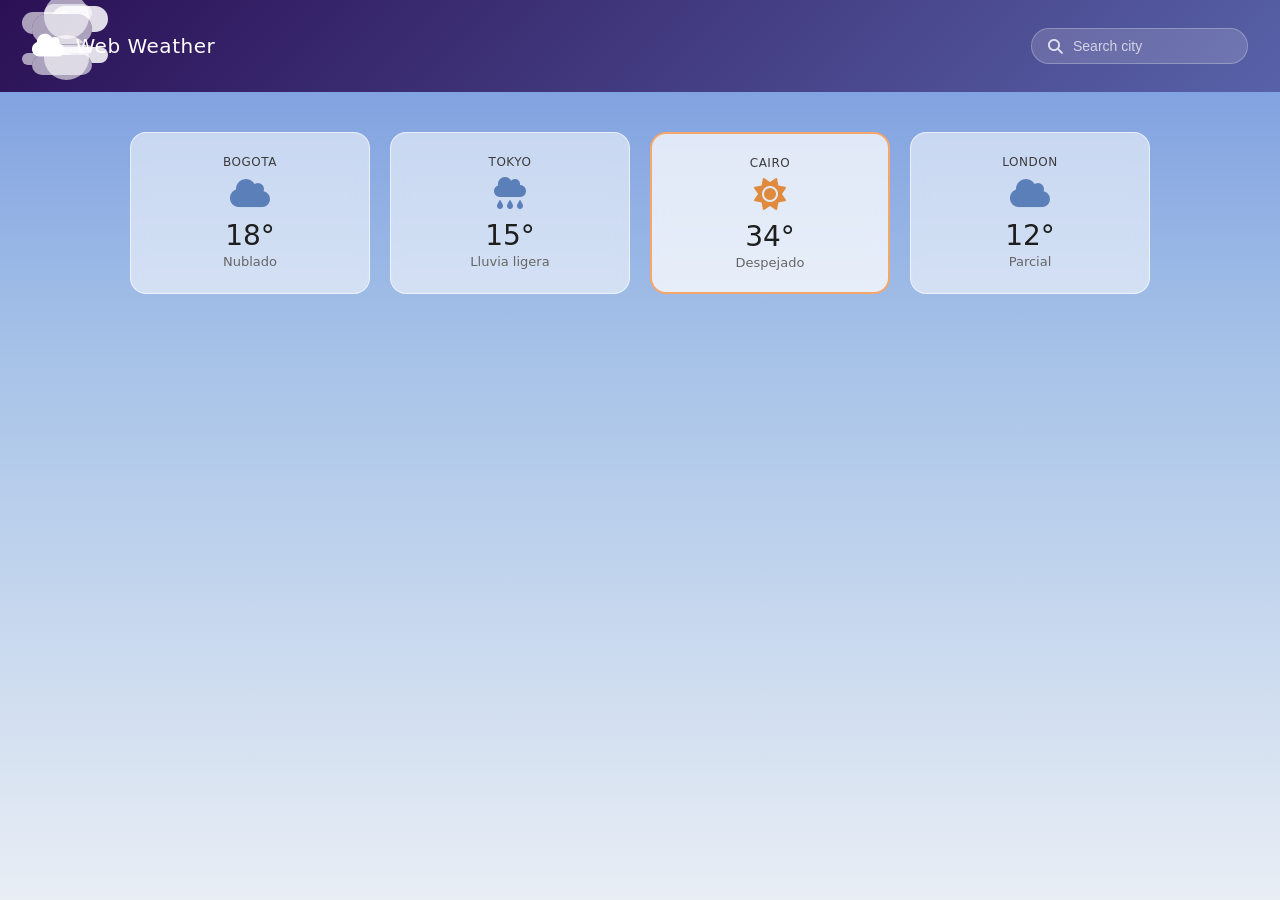
==== templates/index.HTML @ 522c9a09 "fix: Reordered proytect's tree" ====
<!DOCTYPE html>
<html lang="en">
<head>
    <meta charset="UTF-8">
    <title>Web Weather</title>
    <link rel="stylesheet" href="https://cdnjs.cloudflare.com/ajax/libs/font-awesome/6.5.1/css/all.min.css">
    <link rel="stylesheet" href="/static/css/style.css">
</head>
<body>
    <div class="weather-title">
        <div class="cloud" style="top: 14px; animation-duration: 14s;"></div>
        <div class="cloud" style="top: 55px; width: 60px; height: 20px; animation-duration: 20s; animation-delay: -6s;"></div>

        <div class="logo">
            <i class="fa-solid fa-cloud"></i>
            <span>Web Weather</span>
        </div>

        <div class="search-pill">
            <i class="fa-solid fa-magnifying-glass"></i>
            <input type="text" placeholder="Search city">
        </div>
    </div>

    <main class="cities-container">
        <div class="city-card">
            <p class="city-name">Bogota</p>
            <i class="fa-solid fa-cloud city-icon"></i>
            <p class="city-temp">18°</p>
            <p class="city-desc">Nublado</p>
        </div>

        <div class="city-card">
            <p class="city-name">Tokyo</p>
            <i class="fa-solid fa-cloud-rain city-icon"></i>
            <p class="city-temp">15°</p>
            <p class="city-desc">Lluvia ligera</p>
        </div>

        <div class="city-card featured">
            <p class="city-name">Cairo</p>
            <i class="fa-solid fa-sun city-icon sun"></i>
            <p class="city-temp">34°</p>
            <p class="city-desc">Despejado</p>
        </div>

        <div class="city-card">
            <p class="city-name">London</p>
            <i class="fa-solid fa-cloud city-icon"></i>
            <p class="city-temp">12°</p>
            <p class="city-desc">Parcial</p>
        </div>
    </main>

</body>
</html>
---- static/css/style.css ----
* {
    box-sizing: border-box;
}

body {
    margin: 0;
    font-family: system-ui, -apple-system, BlinkMacSystemFont, 'Segoe UI', Roboto, sans-serif;
    background: linear-gradient(180deg, #7597de 0%, #a7c3e8 40%, #e9eef5 100%);
    min-height: 100vh;
}

/* ===== Superior Bar ===== */

.weather-title {
    position: relative;
    overflow: hidden;
    background: linear-gradient(135deg, #2b1055 0%, #7597de 55%, #f6a56b 100%);
    background-size: 300% 300%;
    animation: bg-move 12s ease infinite;
    padding: 28px 32px;
    display: flex;
    align-items: center;
    justify-content: space-between;
}

@keyframes bg-move {
    0% { background-position: 0% 50%; }
    50% { background-position: 100% 50%; }
    100% { background-position: 0% 50%; }
}

.logo {
    position: relative;
    z-index: 2;
    display: flex;
    align-items: center;
    gap: 10px;
    color: white;
    font-size: 20px;
    font-weight: 500;
    letter-spacing: 0.5px;
}

.logo i {
    font-size: 26px;
}

/* ===== Pill Search Box ===== */

.search-pill {
    position: relative;
    z-index: 2;
    display: flex;
    align-items: center;
    gap: 8px;
    background: rgba(255, 255, 255, 0.15);
    border: 1px solid rgba(255, 255, 255, 0.25);
    border-radius: 999px;
    padding: 8px 16px;
}

.search-pill i {
    color: rgba(255, 255, 255, 0.8);
    font-size: 15px;
}

.search-pill input {
    background: transparent;
    border: none;
    outline: none;
    color: white;
    font-size: 14px;
    width: 160px;
}

.search-pill input::placeholder {
    color: rgba(255, 255, 255, 0.7);
}

/* ===== Animate Clouds ===== */

.cloud {
    position: absolute;
    z-index: 1;
    width: 60px;
    height: 30px;
    background: rgba(255, 255, 255, 0.6);
    border-radius: 30px;
    box-shadow: 
        18px -10px 0 -2px rgba(255, 255, 255, 0.85),
        -14px -6px 0 -4px rgba(255, 255, 255, 0.6),
        6px -16px 0 -6px rgba(255, 255, 255, 0.6);
    animation-name: move-cloud;
    animation-timing-function: linear;
    animation-iteration-count: infinite;
}

.cloud::before {
    content: "";
    position: absolute;
    width: 45px;
    height: 45px;
    background: inherit;
    border-radius: 50%;
    top: -20px;
    left: 12px;
}

@keyframes move-cloud {
    from { left: -120px; }
    to { left: 100%; }
}

/* ===== City Cards ===== */

.cities-container {
    display: grid;
    grid-template-columns: repeat(auto-fit, minmax(180px, 1fr));
    gap: 20px;
    padding: 40px;
    max-width: 1100px;
    margin: 0 auto;
}

.city-card {
    background: rgba(255, 255, 255, 0.55);
    backdrop-filter: blur(8px);
    border: 1px solid rgba(255, 255, 255, 0.6);
    border-radius: 16px;
    padding: 22px;
    text-align: center;
    transition: transform 0.25s ease, background-color 0.25s ease;
}

.city-card:hover {
    transform: translateY(-6px);
    background: rgba(255, 255, 255, 0.7);
}

.city-card.featured {
    background: rgba(255, 255, 255, 0.75);
    border: 2px solid #f6a56b;
}

.city-name {
    font-size: 12px;
    text-transform: uppercase;
    letter-spacing: 0.5px;
    color: #3c3c3c;
    margin: 0 0 8px;
}

.city-icon {
    font-size: 32px;
    color: #5b7fb8;
}

.city-icon.sun {
    color: #e08a3e;
}

.city-temp {
    font-size: 28px;
    font-weight: 500;
    color: #1e1e1e;
    margin: 10px 0 2px;
}

.city-desc {
    font-size: 13px;
    color: #666;
    margin: 0;
}
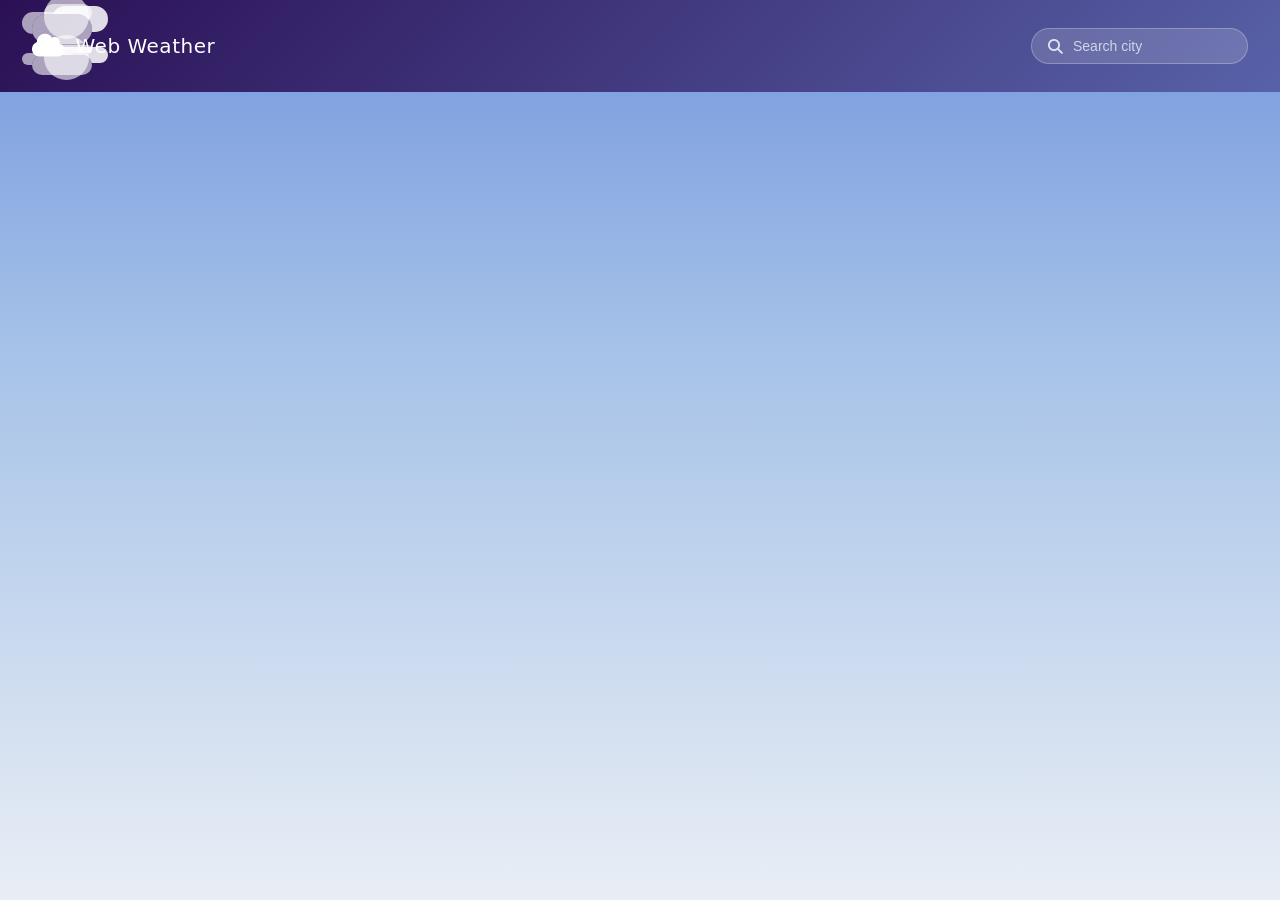
==== commit e883a4e9: "refactor: HTML modified to accept the js script" ====
--- a/templates/index.HTML
+++ b/templates/index.HTML
@@ -22,35 +22,8 @@
         </div>
     </div>
 
-    <main class="cities-container">
-        <div class="city-card">
-            <p class="city-name">Bogota</p>
-            <i class="fa-solid fa-cloud city-icon"></i>
-            <p class="city-temp">18°</p>
-            <p class="city-desc">Nublado</p>
-        </div>
-
-        <div class="city-card">
-            <p class="city-name">Tokyo</p>
-            <i class="fa-solid fa-cloud-rain city-icon"></i>
-            <p class="city-temp">15°</p>
-            <p class="city-desc">Lluvia ligera</p>
-        </div>
-
-        <div class="city-card featured">
-            <p class="city-name">Cairo</p>
-            <i class="fa-solid fa-sun city-icon sun"></i>
-            <p class="city-temp">34°</p>
-            <p class="city-desc">Despejado</p>
-        </div>
-
-        <div class="city-card">
-            <p class="city-name">London</p>
-            <i class="fa-solid fa-cloud city-icon"></i>
-            <p class="city-temp">12°</p>
-            <p class="city-desc">Parcial</p>
-        </div>
+    <main class="cities-container" id="cities-container">
     </main>
-
+<script src = "/static/js/script.js"></script>
 </body>
 </html>
